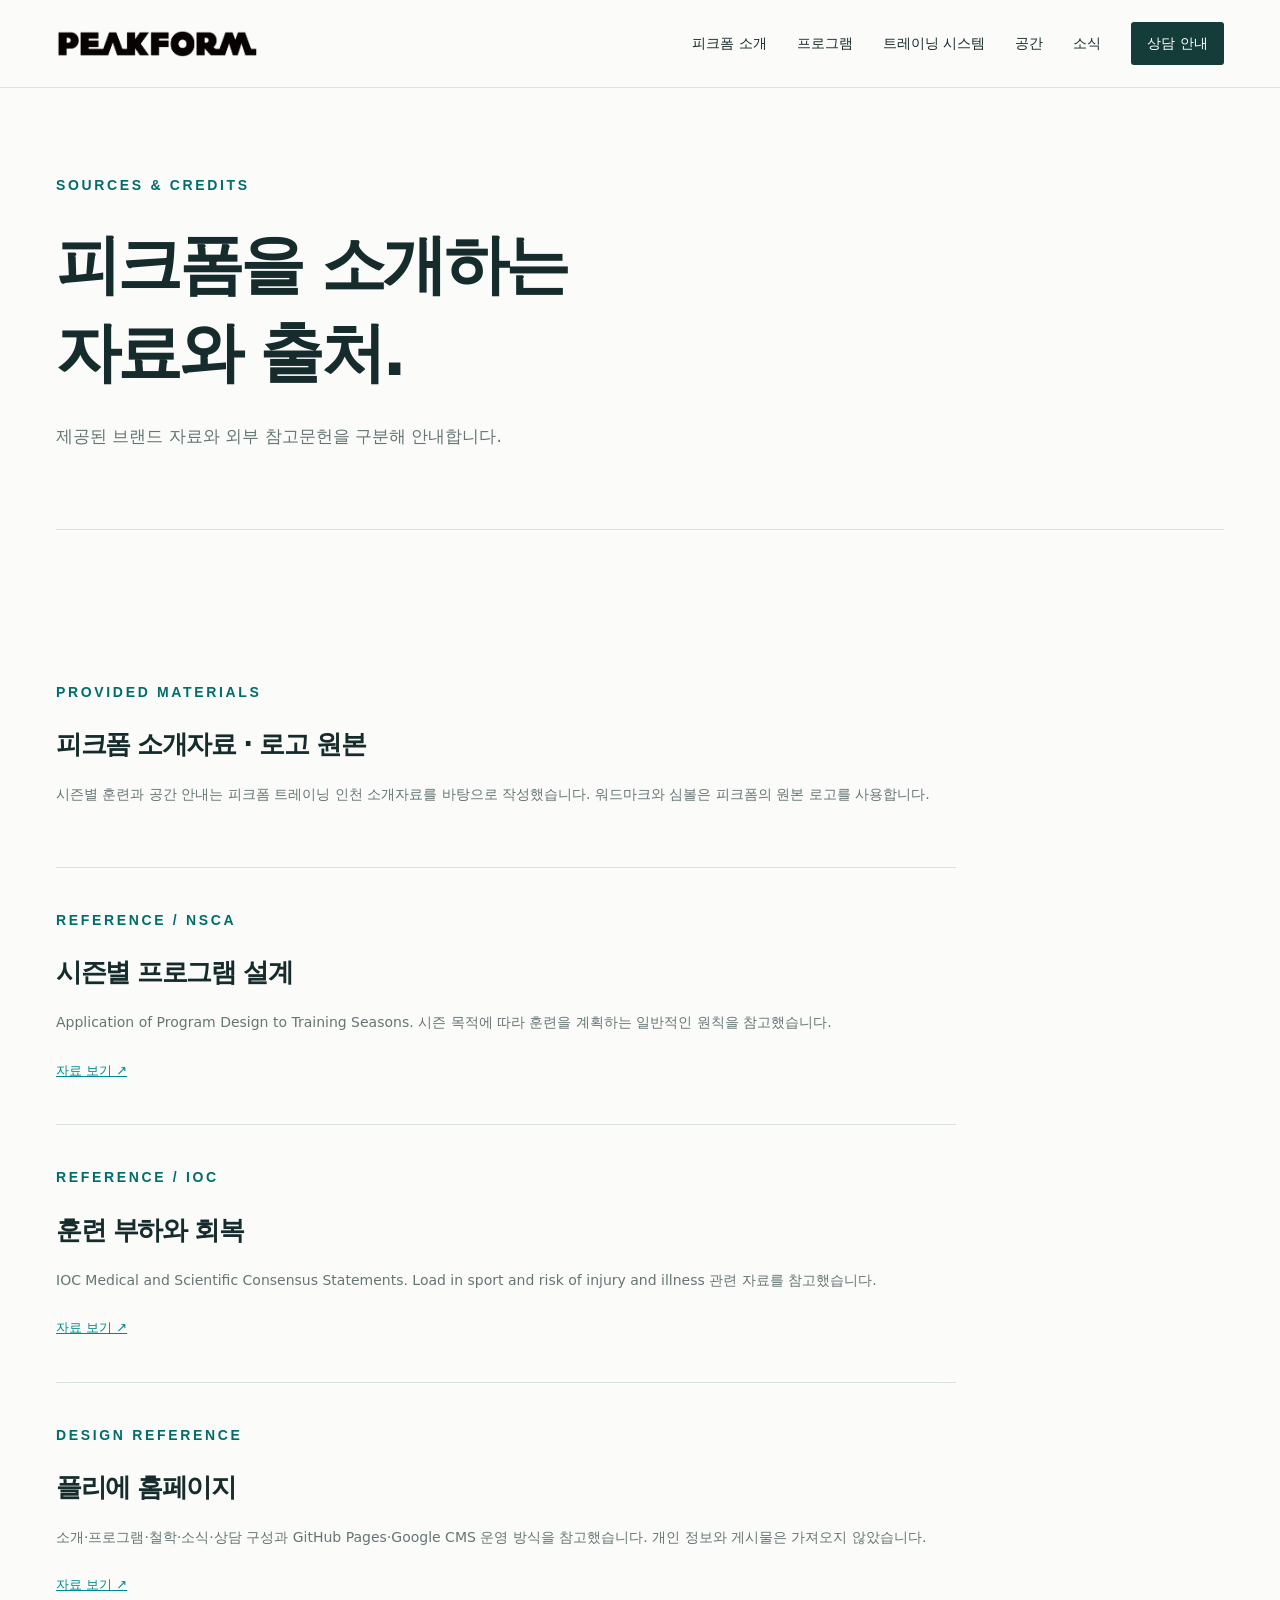
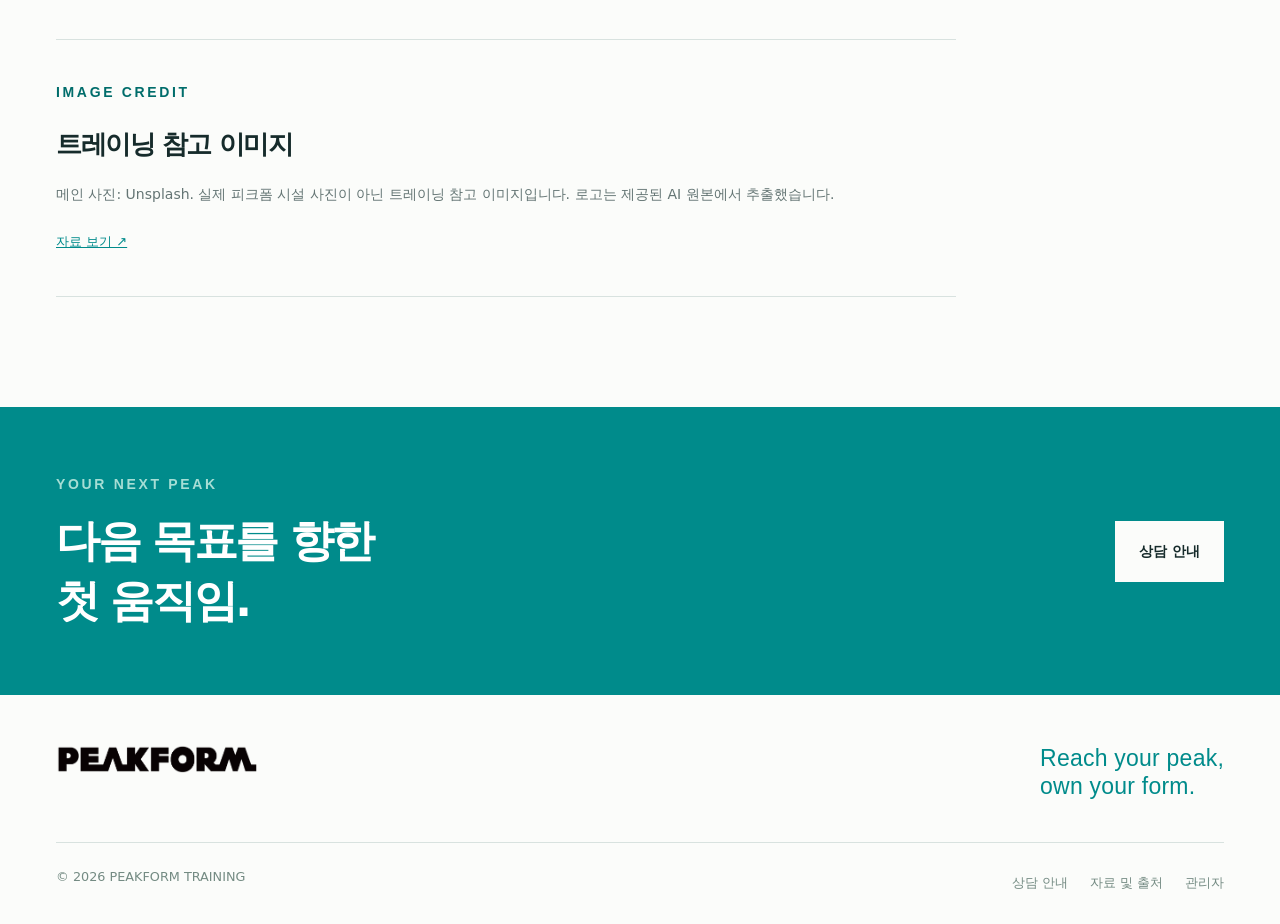
==== sources.html @ 517a5c7c "Add files via upload" ====
<!doctype html><html lang="ko"><head><meta charset="utf-8"><meta name="viewport" content="width=device-width,initial-scale=1"><title>자료 및 출처 | 피크폼 트레이닝</title><meta name="description" content="피크폼 제공 자료와 참고문헌."><meta name="theme-color" content="#008B8B"><meta property="og:title" content="자료 및 출처 | PEAKFORM"><meta property="og:description" content="피크폼 제공 자료와 참고문헌."><meta property="og:type" content="website"><link rel="icon" href="./assets/mark.png"><link rel="stylesheet" href="./styles.css"><script src="./content-config.js" defer></script><script src="./script.js" defer></script></head><body data-root="./"><a class="skip-link" href="#main">본문 바로가기</a><header class="site-header"><div class="shell nav-shell"><a class="logo" href="./index.html" aria-label="피크폼 홈"><img src="./assets/wordmark.png" alt="PEAKFORM" width="1820" height="250"></a><button class="menu-toggle" aria-expanded="false" aria-controls="main-nav" aria-label="메뉴 열기"><span></span><span></span></button><nav id="main-nav" aria-label="주 메뉴"><a href="./about.html">피크폼 소개</a><a href="./programs.html">프로그램</a><a href="./system.html">트레이닝 시스템</a><a href="./space.html">공간</a><a href="./news/">소식</a><a href="./contact.html">상담 안내</a></nav></div></header><main id="main"><section class="page-head shell"><p class="eyebrow">SOURCES & CREDITS</p><h1>피크폼을 소개하는<br>자료와 출처.</h1><p class="intro">제공된 브랜드 자료와 외부 참고문헌을 구분해 안내합니다.</p></section><section class="section shell source-list"><article><p class="eyebrow">PROVIDED MATERIALS</p><h2>피크폼 소개자료 · 로고 원본</h2><p>시즌별 훈련과 공간 안내는 피크폼 트레이닝 인천 소개자료를 바탕으로 작성했습니다. 워드마크와 심볼은 피크폼의 원본 로고를 사용합니다.</p></article><article><p class="eyebrow">REFERENCE / NSCA</p><h2>시즌별 프로그램 설계</h2><p>Application of Program Design to Training Seasons. 시즌 목적에 따라 훈련을 계획하는 일반적인 원칙을 참고했습니다.</p><a href="https://www.nsca.com/education/articles/kinetic-select/application-of-program-design-to-training-seasons/" target="_blank" rel="noopener">자료 보기 ↗</a></article><article><p class="eyebrow">REFERENCE / IOC</p><h2>훈련 부하와 회복</h2><p>IOC Medical and Scientific Consensus Statements. Load in sport and risk of injury and illness 관련 자료를 참고했습니다.</p><a href="https://www.olympics.com/ioc/documents/athletes/medical-and-scientific-consensus-statements" target="_blank" rel="noopener">자료 보기 ↗</a></article><article><p class="eyebrow">DESIGN REFERENCE</p><h2>플리에 홈페이지</h2><p>소개·프로그램·철학·소식·상담 구성과 GitHub Pages·Google CMS 운영 방식을 참고했습니다. 개인 정보와 게시물은 가져오지 않았습니다.</p><a href="https://www.plierg.com/" target="_blank" rel="noopener">자료 보기 ↗</a></article><article><p class="eyebrow">IMAGE CREDIT</p><h2>트레이닝 참고 이미지</h2><p>메인 사진: Unsplash. 실제 피크폼 시설 사진이 아닌 트레이닝 참고 이미지입니다. 로고는 제공된 AI 원본에서 추출했습니다.</p><a href="https://images.unsplash.com/photo-1534438327276-14e5300c3a48" target="_blank" rel="noopener">자료 보기 ↗</a></article></section></main><section class="bottom-cta"><div class="shell"><div><p class="eyebrow">YOUR NEXT PEAK</p><h2>다음 목표를 향한<br>첫 움직임.</h2></div><a class="button light" href="./contact.html">상담 안내</a></div></section><footer class="site-footer shell"><div class="footer-top"><a class="logo" href="./index.html"><img src="./assets/wordmark.png" alt="PEAKFORM" width="1820" height="250" loading="lazy"></a><p>Reach your peak,<br>own your form.</p></div><div class="footer-bottom"><span>© <span data-year>2026</span> PEAKFORM TRAINING</span><div><a href="./contact.html">상담 안내</a><a href="./sources.html">자료 및 출처</a><a href="./admin/">관리자</a></div></div></footer><dialog id="image-dialog"><button type="button" aria-label="이미지 닫기">닫기 ×</button><img alt=""></dialog></body></html>
---- styles.css ----
:root{--ink:#162b2b;--muted:#647574;--teal:#008b8b;--mint:#68c7c1;--pale:#eef4f2;--line:#d8e2df;--paper:#fbfcfa;--font:'Noto Sans KR',Arial,sans-serif;--display:'Barlow Condensed',Impact,sans-serif}*{box-sizing:border-box}html{scroll-behavior:smooth;scroll-padding-top:104px}body{margin:0;background:var(--paper);color:var(--ink);font-family:var(--font);font-size:15px;line-height:1.8;word-break:keep-all}button,input,textarea,select{font:inherit}button,a{-webkit-tap-highlight-color:transparent}a{color:inherit;text-decoration:none}button{cursor:pointer}img{max-width:100%;display:block}h1,h2,h3,p{margin:0}h1,h2,h3{line-height:1.35;letter-spacing:-.055em}h1{font-size:clamp(40px,5.4vw,78px);font-weight:800}h2{font-size:clamp(30px,3.1vw,44px);font-weight:750}h3{font-size:23px;font-weight:700}p{color:var(--muted)}:focus-visible{outline:3px solid var(--teal);outline-offset:5px}[hidden]{display:none!important}.shell{width:min(1280px,calc(100% - 112px));margin-inline:auto}.section{padding-block:110px}.eyebrow{font-family:var(--display);font-size:14px;font-weight:600;letter-spacing:.19em;color:var(--teal);margin-bottom:22px}.section-heading .intro{margin-top:24px;max-width:640px}.intro{font-size:17px;line-height:1.95}.section-title-row{display:flex;justify-content:space-between;gap:32px;align-items:flex-end;margin-bottom:42px}.section-title-row .text-link{flex-shrink:0}.side-note{font-size:14px;padding-bottom:5px}.button{display:inline-flex;justify-content:space-between;align-items:center;gap:36px;padding:17px 23px;background:var(--teal);color:white;font-size:14px;font-weight:600;border:1px solid transparent;transition:background .2s,transform .2s}.button:hover{background:#006b6b;transform:translateY(-2px)}.button span{font-size:22px;font-weight:400}.button.mint{background:var(--mint);color:#102c2b}.button.mint:hover{background:#86dbd5}.button.light{background:var(--paper);color:var(--ink)}.text-link{display:inline-flex;align-items:center;gap:32px;font-size:14px;font-weight:500;border-bottom:1px solid currentColor;padding:8px 0}.text-link span{font-size:24px}.text-link.dark{color:var(--ink)}.skip-link{position:fixed;left:10px;top:-100px;background:white;padding:12px;z-index:100}.skip-link:focus{top:10px}.site-header{height:88px;background:var(--paper);position:sticky;top:0;z-index:20;border-bottom:1px solid var(--line)}.nav-shell{height:100%;display:flex;align-items:center;justify-content:space-between;gap:40px}.logo{width:202px;display:block;flex-shrink:0}.logo img{width:100%;height:auto}.site-header nav{display:flex;align-items:center;gap:30px;font-size:13px;font-weight:500}.site-header nav>a{position:relative}.site-header nav>a[aria-current]{color:var(--teal)}.site-header nav>a[aria-current]:after{content:'';width:4px;height:4px;border-radius:50%;background:var(--teal);position:absolute;bottom:-11px;left:50%}.nav-contact{border-left:1px solid var(--line);padding-left:28px}.nav-contact span{margin-left:12px}.menu-toggle{display:none}.hero{min-height:690px;height:calc(100svh - 140px);max-height:900px;position:relative;color:#fff;background:#102626;isolation:isolate}.hero-image,.hero-shade{position:absolute;inset:0;width:100%;height:100%;object-fit:cover;z-index:-2}.hero-image{object-position:center 48%}.hero-shade{z-index:-1;background:linear-gradient(90deg,rgba(5,26,26,.93) 0%,rgba(7,27,27,.78) 43%,rgba(5,25,25,.24) 100%)}.hero-content{height:100%;padding-top:105px;position:relative}.hero .eyebrow{color:var(--mint);font-size:14px;display:flex;align-items:center;gap:12px}.live-dot{width:6px;height:6px;border-radius:50%;background:var(--mint)}.hero h1{font-size:clamp(45px,5.2vw,76px);line-height:1.28;max-width:900px;font-weight:800;white-space:pre-line;letter-spacing:-.065em}.hero-desc{color:#c2d0cd;max-width:500px;margin-top:28px;line-height:1.9;white-space:pre-line;font-size:16px}.hero-actions{display:flex;align-items:center;gap:32px;margin-top:40px}.hero .text-link{border-color:#d2dcd855}.hero-bottom{position:absolute;bottom:38px;left:0;right:0;display:flex;align-items:center;justify-content:space-between;gap:24px;font:12px var(--display);letter-spacing:.17em;color:#bfd0cb}.hero-bottom a{display:flex;align-items:center;gap:35px}.hero-bottom a span{font-size:25px}.image-credit{position:absolute;right:20px;bottom:12px;font-size:9px;color:#c5cfcc}.discipline-strip{background:var(--teal);color:#e4f7f3}.discipline-strip .shell{display:flex;justify-content:space-between;align-items:center;gap:28px;height:60px;font:600 21px var(--display);letter-spacing:.12em}.discipline-strip i{font-style:normal;color:#8cddd5;font-size:23px}.approach,.split{display:grid;grid-template-columns:1.05fr 1fr;gap:90px}.approach-copy{padding-top:38px}.approach-copy>p:first-child{font-size:22px;font-weight:500;color:var(--ink);letter-spacing:-.035em}.approach-copy>p+p{margin-top:24px;max-width:470px}.approach-copy .text-link{margin-top:25px}.program-section,.tinted{background:var(--pale)}.program-grid{display:grid;grid-template-columns:repeat(4,1fr);border-top:1px solid #a9c0b9;border-bottom:1px solid #a9c0b9}.program-card{padding:25px 25px 28px;border-right:1px solid #c9d8d2;transition:background .2s;min-width:0}.program-card:first-child{padding-left:0}.program-card:last-child{border:0}.program-card:hover{background:#dcebe5}.card-top{display:flex;justify-content:space-between;margin-bottom:54px;font:500 21px var(--display);color:var(--teal)}.card-top span:last-child{font:26px Arial}.program-card .eyebrow{font-size:11px;letter-spacing:.08em;margin-bottom:12px}.program-card h3{font-size:23px}.program-card>p:not(.eyebrow){font-size:13px;margin-top:12px}.card-tags{font-size:10px;letter-spacing:.03em;color:#55736d;margin-top:35px;padding-top:18px;border-top:1px solid #c3d5ce}.season-widget{border:1px solid var(--line)}.season-tabs{display:grid;grid-template-columns:repeat(4,1fr)}.season-tabs button{padding:23px 24px;border:0;border-right:1px solid var(--line);border-bottom:1px solid var(--line);background:transparent;text-align:left;color:#617a74;font-size:17px;font-weight:600}.season-tabs button:last-child{border-right:0}.season-tabs button>span{font:16px var(--display);margin-right:12px}.season-tabs button small{display:block;margin:6px 0 0 28px;font:12px var(--display);letter-spacing:.12em;font-weight:500}.season-tabs button[aria-selected=true]{background:var(--teal);color:white;border-color:var(--teal)}.season-panel{padding:45px 48px;display:grid;grid-template-columns:1fr 1fr;gap:60px;background:#f0f5f1}.season-panel .eyebrow{margin-bottom:10px}.season-panel h3{font-size:32px}.season-panel p:not(.eyebrow){margin-top:16px;font-size:14px}.pill{display:inline-block;color:var(--teal);font-size:11px;border:1px solid #bdd6ca;padding:5px 12px;margin-top:24px}.season-visual{display:flex;align-items:flex-end;justify-content:space-between;gap:10px;padding:20px 0 0;border-bottom:1px solid #b0c4bb;position:relative;min-height:170px;background:repeating-linear-gradient(0deg,transparent,transparent 40px,#ccdad24d 40px,#ccdad24d 41px)}.season-visual span{height:35%;flex:1;background:var(--teal);opacity:.75;transition:height .35s}.season-visual span:nth-child(2){height:45%}.season-visual span:nth-child(3){height:55%}.season-visual span:nth-child(4){height:50%}.season-visual span:nth-child(5){height:65%}.season-visual span:nth-child(6){height:72%}.season-visual span:nth-child(7){height:66%}.season-visual span:nth-child(8){height:80%}.season-visual span:nth-child(9){height:87%}.season-visual span:nth-child(10){height:75%}.season-visual span:nth-child(11){height:90%}.season-visual span:nth-child(12){height:98%;background:var(--mint)}.space-preview{display:grid;grid-template-columns:1fr 1fr;background:#e7efeb}.space-art{background:#183b36;min-height:540px;position:relative;display:flex;align-items:center;justify-content:center;overflow:hidden;background-image:linear-gradient(#31574b55 1px,transparent 1px),linear-gradient(90deg,#31574b55 1px,transparent 1px);background-size:32px 32px}.floor-drawing{width:68%;aspect-ratio:1.3;position:relative;transform:rotate(-18deg) skew(8deg);border:1px solid #94c5af;padding:20px;box-shadow:25px 25px 0 -1px #183b36,25px 25px 0 0 #6f9f87}.zone{position:absolute;border:1px solid #638f7c;display:grid;place-items:center;font:11px var(--display);letter-spacing:.08em;color:#b1dcc8}.zone.a{top:8%;left:7%;width:51%;height:49%;background:#508a7544}.zone.b{top:8%;right:7%;width:31%;height:49%}.zone.c{bottom:8%;left:7%;width:37%;height:31%}.zone.d{bottom:8%;right:7%;width:49%;height:31%;background:#68c7c122}.drawing-axis{position:absolute;bottom:-38px;left:0;color:#a2c5b6;font:10px var(--display);letter-spacing:.13em}.art-caption{position:absolute;left:25px;bottom:20px;color:#b3cfc0;font-size:10px}.space-copy{padding:66px clamp(36px,5vw,85px)}.space-copy .section-heading{margin-bottom:34px}.floor-row{display:flex;gap:28px;border-top:1px solid #c1d2c8;padding:20px 0}.floor-row strong{font:600 40px var(--display);color:var(--teal)}.floor-row h3{font-size:18px;letter-spacing:-.035em}.floor-row p{font-size:12px;margin-top:6px}.space-copy .text-link{margin-top:16px}.bottom-cta{padding:65px 0;background:var(--teal);color:white}.bottom-cta .shell{display:flex;justify-content:space-between;align-items:center;gap:32px}.bottom-cta .eyebrow{color:#a6ded5;margin-bottom:14px}.bottom-cta h2{font-size:44px}.site-footer{padding-block:50px 25px}.footer-top{display:flex;justify-content:space-between;align-items:flex-start;padding-bottom:42px}.footer-top p{font:500 23px var(--display);line-height:1.2;color:var(--teal);letter-spacing:.01em}.footer-bottom{display:flex;justify-content:space-between;gap:20px;font-size:10px;color:#748b83;border-top:1px solid var(--line);padding-top:22px}.footer-bottom>div{display:flex;gap:22px}.page-head{padding-top:85px;padding-bottom:75px;border-bottom:1px solid var(--line)}.page-head h1{font-size:clamp(42px,5.1vw,72px)}.page-head h1 em{font-family:var(--display);font-style:normal;color:var(--teal);letter-spacing:-.02em}.page-head .intro{margin-top:24px;max-width:700px}.prose p+p{margin-top:25px}.prose p{font-size:17px;line-height:2}.value-grid{display:grid;grid-template-columns:repeat(3,1fr);gap:50px}.big-number{display:block;font:500 64px var(--display);color:#86b8aa;margin-bottom:24px;line-height:1}.value-grid h3{font-size:24px;margin-bottom:20px}.value-grid p{font-size:14px}.process{display:grid;grid-template-columns:repeat(4,1fr);list-style:none;padding:0;margin:50px 0 0;gap:32px}.process li{border-top:1px solid #99b8ac;padding-top:24px}.process li>span{font:20px var(--display);color:var(--teal)}.process h3{font-size:21px;margin:24px 0 13px}.process p{font-size:13px}.program-quick{display:flex;flex-wrap:wrap;gap:15px;padding-top:30px}.program-quick a{padding:8px 16px;border:1px solid var(--line);font-size:12px}.program-detail{display:grid;grid-template-columns:1fr 1fr;gap:90px;border-bottom:1px solid var(--line)}.program-detail:last-child{border-bottom:0}.program-detail .eyebrow{margin-bottom:13px}.program-detail h2{font-size:37px}.program-detail .intro{margin-top:12px}.detail-tags{margin:30px 0;color:var(--teal);font-size:12px;letter-spacing:.06em}.price-table-wrap{overflow:auto;margin-top:40px}.price-table{width:100%;border-collapse:collapse;text-align:right}.price-table th:first-child{text-align:left}.price-table thead{border-top:1px solid #608c7c;border-bottom:1px solid #bacfc5}.price-table th,.price-table td{padding:21px 24px}.price-table td{font-size:20px;font-variant-numeric:tabular-nums}.price-table thead th{font-size:12px;font-weight:500;color:var(--teal)}.price-table tbody tr{border-bottom:1px solid #c9d8d0}.price-table tbody th{font-size:19px}.monthly{padding:32px 36px;display:flex;justify-content:space-between;align-items:center;gap:30px;margin-top:30px;background:#173d35;color:white}.monthly .eyebrow{color:var(--mint);margin-bottom:9px;font-size:12px}.monthly p:not(.eyebrow){font-size:12px;color:#c2d8ce;margin-top:8px}.monthly>strong{font-size:33px;font-weight:500;font-variant-numeric:tabular-nums}.monthly small{font-size:12px;padding-left:8px}.fine-print{font-size:11px;line-height:1.9;margin-top:20px;color:#6d847a}.two-col{display:grid;grid-template-columns:1fr 1fr;gap:50px}.two-col .line-card{padding:40px;border:1px solid #b5cec0;margin-top:35px}.line-card h3{font-size:24px}.line-card ul{padding-left:20px;color:var(--muted);line-height:2.2;margin-top:25px;font-size:14px}.research-block{border-top:1px solid var(--line)}.research-block .two-col{margin-top:42px}.research-block article>p:not(.eyebrow){margin:20px 0;font-size:14px}.research-block article a{font-size:12px;color:var(--teal);text-decoration:underline}.space-plan{display:grid;grid-template-columns:1fr 1fr;gap:35px}.plan-floor{padding:40px;background:#193f36;color:white}.floor-label{font:600 60px var(--display);color:#8dc6af}.plan-floor h2{font-size:27px;margin:12px 0 30px}.plan-grid{display:grid;grid-template-columns:1fr 1fr;gap:12px}.plan-grid>div{padding:35px 18px;background:#34604c;border:1px solid #6c967f;font:13px var(--display);letter-spacing:.05em}.plan-grid strong{font:14px var(--font);display:block;margin-top:10px}.plan-grid .wide{grid-column:span 2}.plan-floor.recovery{background:#e0ebe3;color:#244337}.recovery .plan-grid>div{background:#c3d6c8;border-color:#95b59f}.recovery .floor-label{color:#52846b}.zone-list{margin-top:45px}.zone-list>div{display:grid;grid-template-columns:65px 1fr 1.6fr;gap:25px;padding:24px 0;border-top:1px solid #c5d7cc;align-items:center}.zone-list span{font:22px var(--display);color:var(--teal)}.zone-list h3{font-size:21px}.zone-list p{font-size:14px}.contact-list{padding:0;list-style:none;margin-top:35px}.contact-list li{display:flex;gap:25px;padding:22px 0;border-top:1px solid var(--line)}.contact-list li>span{font:22px var(--display);color:var(--teal)}.contact-list h3{font-size:20px}.contact-list p{font-size:13px;margin-top:10px}.contact-panel{background:var(--pale);border-top:3px solid var(--teal);padding:40px;height:fit-content}.contact-panel h2{font-size:28px;margin-bottom:35px}.contact-panel a{display:flex;justify-content:space-between;border-bottom:1px solid #bccfc3;padding:16px 0;font-size:16px}.contact-detail{padding:18px 0;border-bottom:1px solid #cbd9d0;font-size:14px;white-space:pre-line}.contact-detail strong{display:block;margin-bottom:7px;color:var(--ink);font-size:12px}.faq-section{border-top:1px solid var(--line)}.faqs{margin-top:40px}.faqs details{border-top:1px solid var(--line)}.faqs details:last-child{border-bottom:1px solid var(--line)}.faqs summary{cursor:pointer;list-style:none;padding:25px 0;display:flex;justify-content:space-between;gap:20px;font-size:17px}.faqs summary::-webkit-details-marker{display:none}.faqs summary>span{color:var(--teal);font-size:24px}.faqs details[open] summary>span{transform:rotate(45deg)}.faqs details p{padding:0 45px 30px 0;max-width:900px;font-size:14px}.source-list article{padding:40px 0;border-bottom:1px solid var(--line);max-width:900px}.source-list h2{font-size:26px}.source-list article p:not(.eyebrow){margin:20px 0;font-size:14px}.source-list a{font-size:13px;color:var(--teal);text-decoration:underline}.journal-toolbar{display:flex;justify-content:space-between;gap:25px;margin-bottom:42px;align-items:center;flex-wrap:wrap}.filter-tabs{display:flex;gap:8px;flex-wrap:wrap}.filter-tabs button{background:none;border:1px solid var(--line);padding:8px 18px;font-size:13px;color:var(--muted)}.filter-tabs button.active{background:var(--teal);border-color:var(--teal);color:white}.search-field{position:relative}.search-field input{padding:10px 35px 10px 12px;background:none;border:0;border-bottom:1px solid #8ba89b;width:230px;font-size:13px;border-radius:0}.search-field>span:last-child{position:absolute;right:12px;top:5px;font-size:24px;color:var(--teal)}.journal-grid{display:grid;grid-template-columns:repeat(3,1fr);gap:32px}.journal-empty{grid-column:1/-1;padding:65px 30px;border-top:1px solid var(--line);border-bottom:1px solid var(--line);text-align:center;background:#f4f7f1}.journal-empty h2,.journal-empty h3{font-size:25px;margin-bottom:15px}.journal-empty p:not(.eyebrow){font-size:13px}.journal-card{display:block}.journal-cover{aspect-ratio:1.4;overflow:hidden;background:#dce9df;display:flex;align-items:center;justify-content:center;font:42px var(--display);color:#4b8b70}.journal-cover img{width:100%;height:100%;object-fit:cover;transition:transform .3s}.journal-card:hover img{transform:scale(1.04)}.journal-meta{display:flex;justify-content:space-between;color:var(--teal);font-size:11px;margin:18px 0 12px}.journal-card h3{font-size:23px}.journal-card>p{font-size:13px;margin-top:12px}.coach-section{border-top:1px solid var(--line)}.coach-section .coach-name{font-size:37px;margin-bottom:24px}.coach-section .coach-bio{white-space:pre-line}.coach-section ul{padding-left:20px;color:var(--muted)}.article-shell{max-width:850px;margin:auto;padding:70px 30px 100px}.article-back{color:var(--teal);font-size:13px}.article-header{margin:40px 0;padding-bottom:35px;border-bottom:1px solid var(--line)}.article-header h1{font-size:43px;margin-bottom:24px}.article-body p{white-space:pre-line;margin:25px 0}.article-body h2{font-size:29px;margin:40px 0 20px}.article-body figure{margin:25px 0}.article-body figcaption{font-size:12px;margin-top:8px;color:var(--muted)}.article-body img,.article-body video{max-width:100%}.article-end{display:flex;justify-content:space-between;margin-top:50px;border-top:1px solid var(--line);padding-top:25px;font-size:13px;color:var(--teal)}.article-gallery{display:grid;grid-template-columns:repeat(2,1fr);gap:15px}.article-gallery button{border:0;padding:0;width:100%;background:none}.article-gallery figure{margin:0}.youtube{width:100%;aspect-ratio:16/9;border:0}#image-dialog{border:0;background:#102d29;width:min(1100px,94vw);max-height:94svh;padding:15px;color:white}#image-dialog::backdrop{background:#061c1ae0}#image-dialog button{display:block;margin-left:auto;border:0;background:none;color:white;padding:12px}#image-dialog img{max-height:80svh;margin:auto;object-fit:contain}.sr-only{position:absolute;width:1px;height:1px;padding:0;margin:-1px;overflow:hidden;clip:rect(0,0,0,0);white-space:nowrap;border:0}
@media(min-width:1600px){.hero-content{padding-top:130px}}@media(max-width:1150px){.shell{width:calc(100% - 64px)}.site-header nav{gap:18px;font-size:12px}.logo{width:175px}.nav-contact{padding-left:16px}.hero-content{padding-top:90px}.program-card{padding-inline:18px}.program-card h3{font-size:20px}.space-copy{padding:48px 32px}.approach,.split,.program-detail{gap:55px}.season-tabs button{padding:20px 15px}.space-art{min-height:500px}}
@media(max-width:850px){.site-header{height:75px}.menu-toggle{display:grid;gap:6px;border:0;background:none;padding:12px}.menu-toggle span{display:block;width:24px;height:1px;background:var(--ink)}.site-header nav{display:none;position:absolute;left:0;right:0;top:75px;background:var(--paper);padding:20px 32px 30px;flex-direction:column;align-items:stretch;gap:0;border-bottom:1px solid var(--line)}.site-header nav.open{display:flex}.site-header nav a{padding:13px 0;font-size:15px}.site-header nav>a[aria-current]:after{display:none}.nav-contact{border:0;border-top:1px solid var(--line);margin-top:10px}.hero{min-height:630px;height:calc(100svh - 125px)}.hero-content{padding-top:90px}.hero h1{font-size:55px}.hero-image{object-position:63% center}.hero-shade{background:linear-gradient(90deg,#071e1ee8,#071e1e77)}.discipline-strip .shell{font-size:16px;gap:15px}.discipline-strip i{font-size:18px}.section{padding-block:75px}.approach,.split,.program-detail{grid-template-columns:1fr;gap:35px}.approach-copy{padding-top:0}.approach-copy>p:first-child{font-size:20px}.program-grid{grid-template-columns:repeat(2,1fr)}.program-card{padding:24px!important}.program-card:nth-child(2){border-right:0}.program-card:nth-child(-n+2){border-bottom:1px solid #c9d8d2}.card-top{margin-bottom:35px}.space-preview{grid-template-columns:1fr}.space-art{min-height:400px}.floor-drawing{width:48%}.space-copy{padding:55px 40px}.space-plan{gap:20px}.plan-floor{padding:25px}.value-grid{gap:25px}.value-grid h3{font-size:21px}.two-col{gap:25px}.two-col .line-card{padding:25px}.process{grid-template-columns:1fr 1fr;gap:30px}.side-note{display:none}.season-panel{gap:35px;padding:35px}.season-panel h3{font-size:27px}.season-visual{min-height:140px}.journal-grid{gap:20px}.journal-card h3{font-size:20px}.footer-bottom>span:last-child{display:none}.page-head{padding-top:60px;padding-bottom:60px}}
@media(max-width:560px){.shell{width:calc(100% - 40px)}.logo{width:165px}.hero{min-height:620px;height:calc(100svh - 110px);max-height:800px}.hero-content{padding-top:75px}.hero .eyebrow{font-size:12px;letter-spacing:.13em;margin-bottom:28px}.hero h1{font-size:43px;line-height:1.35;letter-spacing:-.07em}.hero-desc{font-size:13px;max-width:310px;line-height:1.95;margin-top:26px}.hero-actions{gap:18px;margin-top:32px;align-items:flex-start;flex-direction:column}.hero .text-link{font-size:12px;gap:30px;padding:2px 0}.hero .button{padding:13px 18px;font-size:13px;gap:35px}.hero-bottom{bottom:38px;font-size:10px;letter-spacing:.08em}.hero-bottom a{font-size:0;gap:0}.hero-bottom a span{font-size:23px}.image-credit{font-size:8px;right:12px;bottom:7px}.discipline-strip .shell{height:48px;font-size:13px;letter-spacing:.08em;gap:12px}.discipline-strip .shell>span:last-child,.discipline-strip .shell>i:last-of-type{display:none}.section{padding-block:60px}h2{font-size:29px}.eyebrow{font-size:12px;margin-bottom:17px}.section-title-row{align-items:flex-start;flex-direction:column;gap:18px;margin-bottom:30px}.section-title-row .text-link{font-size:12px;padding:2px 0}.program-card{padding:22px 15px!important}.program-card h3{font-size:20px}.program-card .eyebrow{font-size:9px;min-height:24px}.program-card>p:not(.eyebrow){font-size:11px}.card-tags{font-size:9px;margin-top:25px;line-height:1.8}.card-top{margin-bottom:30px}.season-tabs button{font-size:13px;padding:15px 8px}.season-tabs button>span{display:block;margin:0 0 5px;font-size:13px}.season-tabs button small{font-size:9px;margin:6px 0 0;letter-spacing:.03em}.season-panel{grid-template-columns:1fr;padding:28px 22px;gap:25px}.season-panel p:not(.eyebrow){font-size:12px}.season-visual{height:120px;min-height:120px;gap:9px}.season-panel h3{font-size:26px}.space-art{min-height:320px}.floor-drawing{width:65%}.space-copy{padding:45px 24px}.bottom-cta{padding:50px 0}.bottom-cta .shell{align-items:flex-start;flex-direction:column}.bottom-cta h2{font-size:35px}.bottom-cta .button{font-size:12px}.footer-top{padding-bottom:30px}.footer-top .logo{width:150px}.footer-top p{font-size:19px}.footer-bottom{flex-direction:column;font-size:9px;gap:12px}.page-head h1{font-size:40px}.page-head .intro{font-size:14px}.value-grid,.space-plan,.two-col{grid-template-columns:1fr;gap:35px}.value-grid article{border-top:1px solid #c0d3c9;padding-top:25px}.big-number{font-size:48px}.value-grid h3{font-size:24px}.process h3{font-size:18px}.process p{font-size:12px}.program-detail .intro{font-size:15px}.program-detail h2{font-size:31px}.prose p{font-size:15px}.program-quick{gap:8px}.program-quick a{padding:6px 9px;font-size:10px}.price-table th,.price-table td{padding:17px 10px}.price-table td{font-size:16px}.price-table tbody th{font-size:16px}.price-table thead th{font-size:10px}.monthly{padding:25px;align-items:flex-start;flex-direction:column;gap:22px}.monthly>strong{font-size:30px}.line-card h3{font-size:22px}.zone-list>div{grid-template-columns:30px 1fr;gap:12px}.zone-list p{grid-column:2;font-size:13px}.contact-panel{padding:30px 25px}.faqs summary{font-size:15px}.source-list h2{font-size:23px}.journal-grid{grid-template-columns:1fr}.journal-empty{padding:45px 20px}.journal-empty h2,.journal-empty h3{font-size:21px}.search-field,.search-field input{width:100%}.article-header h1{font-size:31px}.article-gallery{gap:9px}.article-shell{padding-inline:20px}.article-end{gap:20px;font-size:12px}}
@media(prefers-reduced-motion:reduce){html{scroll-behavior:auto}*,*:before,*:after{transition:none!important;animation:none!important}}

:root {
  --font: "Malgun Gothic", "Apple SD Gothic Neo", "Noto Sans KR", system-ui, sans-serif;
  --display: "Bahnschrift SemiCondensed", "Arial Narrow", "Malgun Gothic", sans-serif;
}
body { font-size: 1rem; overflow-wrap: anywhere; }
.eyebrow, .text-link.dark, .fee-link { color: #006d6b; }
.site-header nav { font-size: .9rem; }
.site-header nav a:last-child {
  border-radius: 3px;
  background: #143c38;
  color: white;
  padding: .55rem 1rem;
}
.site-header nav a:last-child:hover { background: #006d6b; }
.hero {
  display: grid;
  min-height: clamp(32rem, 75svh, 52rem);
  height: auto;
  max-height: none;
}
.hero-content {
  display: flex;
  flex-direction: column;
  justify-content: center;
  align-items: flex-start;
  height: auto;
  padding-block: clamp(4rem, 8vw, 7.5rem);
}
.hero-bottom { position: static; margin-top: clamp(2rem, 5vw, 5rem); }
.hero-desc { max-width: 33rem; font-size: 1rem; }
.image-credit { font-size: .75rem; color: #edf4f1; text-shadow: 0 1px 5px #102626; }
.discipline-strip .shell { font-size: clamp(.8rem, 1.65vw, 1.25rem); }
.discipline-strip img { flex: none; width: 1.65rem; height: auto; filter: invert(1); }
.program-card { display: flex; flex-direction: column; padding-block: 2.2rem; }
.program-card .eyebrow { font-size: .8rem; letter-spacing: .07em; margin-bottom: 1.25rem; }
.program-card > p:not(.eyebrow), .season-panel p:not(.eyebrow),
.floor-row p, .process p, .contact-list p, .journal-empty p:not(.eyebrow) { font-size: .95rem; }
.card-tags { font-size: .8rem; margin-top: auto; padding-top: 1rem; }
.program-card > p:not(.eyebrow) { margin-bottom: 1.5rem; }
.card-tags, .art-caption, .fine-print, .footer-bottom { font-size: .8rem; }
.program-quick a, .price-table thead th { font-size: .875rem; }
.program-quick a:hover, .program-quick a:focus-visible { border-color: var(--teal); }
.program-quick a[href="#fees"] { background: #123f39; color: white; }
.button, .season-tabs button[aria-selected=true], .filter-tabs button.active { background-color: #006f6d; }
.fee-link { text-decoration: underline; white-space: nowrap; }
.contact-panel a { gap: 1rem; }
.footer-bottom a { display: inline-block; padding-block: .35rem; }
.text-link:hover, .site-footer a:hover, .site-header nav a:not(:last-child):hover { text-decoration: underline; text-underline-offset: .3em; }
@media (max-width: 850px) {
  .nav-shell { gap: clamp(.5rem, 3vw, 1.25rem); }
  .menu-toggle {
    flex: none;
    width: 44px;
    height: 44px;
    padding: 0;
    grid-template-rows: repeat(2, 1px);
    align-content: center;
    justify-items: center;
  }
  .site-header nav a:last-child { align-self: flex-start; margin-top: .5rem; }
  .site-header nav.open { max-height: calc(100dvh - 75px); overflow-y: auto; }
}
@media (max-width: 560px) {
  .hero { min-height: 31rem; }
  .hero-content { padding-block: 3.4rem; }
  .hero h1 { font-size: clamp(2.15rem, 8vw, 2.7rem); }
  .hero .text-link, .hero .button, .section-title-row .text-link { font-size: .9rem; }
  .hero-actions { flex-direction: row; flex-wrap: wrap; align-items: center; }
  .hero-actions a, .program-quick a, .section-title-row .text-link {
    display: inline-flex;
    align-items: center;
    min-height: 44px;
  }
  .hero-bottom { font-size: .75rem; }
  .discipline-strip .shell { gap: .4rem; letter-spacing: .025em; }
  .discipline-strip img { width: 1rem; }
  .discipline-strip img:last-of-type { display: none; }
  .program-card .eyebrow { min-height: 0; }
  .season-tabs button { padding-inline: .25rem; font-size: .9rem; }
  .season-tabs button small { display: none; }
  .monthly small { font-size: .875rem; }
  .price-table td { white-space: nowrap; }
  .price-table th, .price-table td { padding-inline: .35rem; }
  .filter-tabs button, .search-field input { font-size: .9rem; min-height: 44px; }
}
@media (max-width: 460px) {
  .program-grid { grid-template-columns: 1fr; }
  .program-grid .program-card { padding: 1.35rem .3rem !important; border: 0; border-bottom: 1px solid var(--line); }
  .program-card:last-child { border-bottom: 0; }
  .program-card .eyebrow { margin-bottom: .55rem; }
  .program-card > p:not(.eyebrow) { margin: .4rem 0 .65rem; }
  .card-tags { border: 0; padding: 0; }
}
@media (max-width: 350px) {
  .hero h1 { font-size: clamp(1.55rem, 8.3vw, 1.9rem); }
  .hero-content { padding-block: 2.5rem; }
  .hero-actions { gap: .6rem; margin-top: 1.5rem; }
  .hero-actions .button { padding-inline: .75rem; }
}
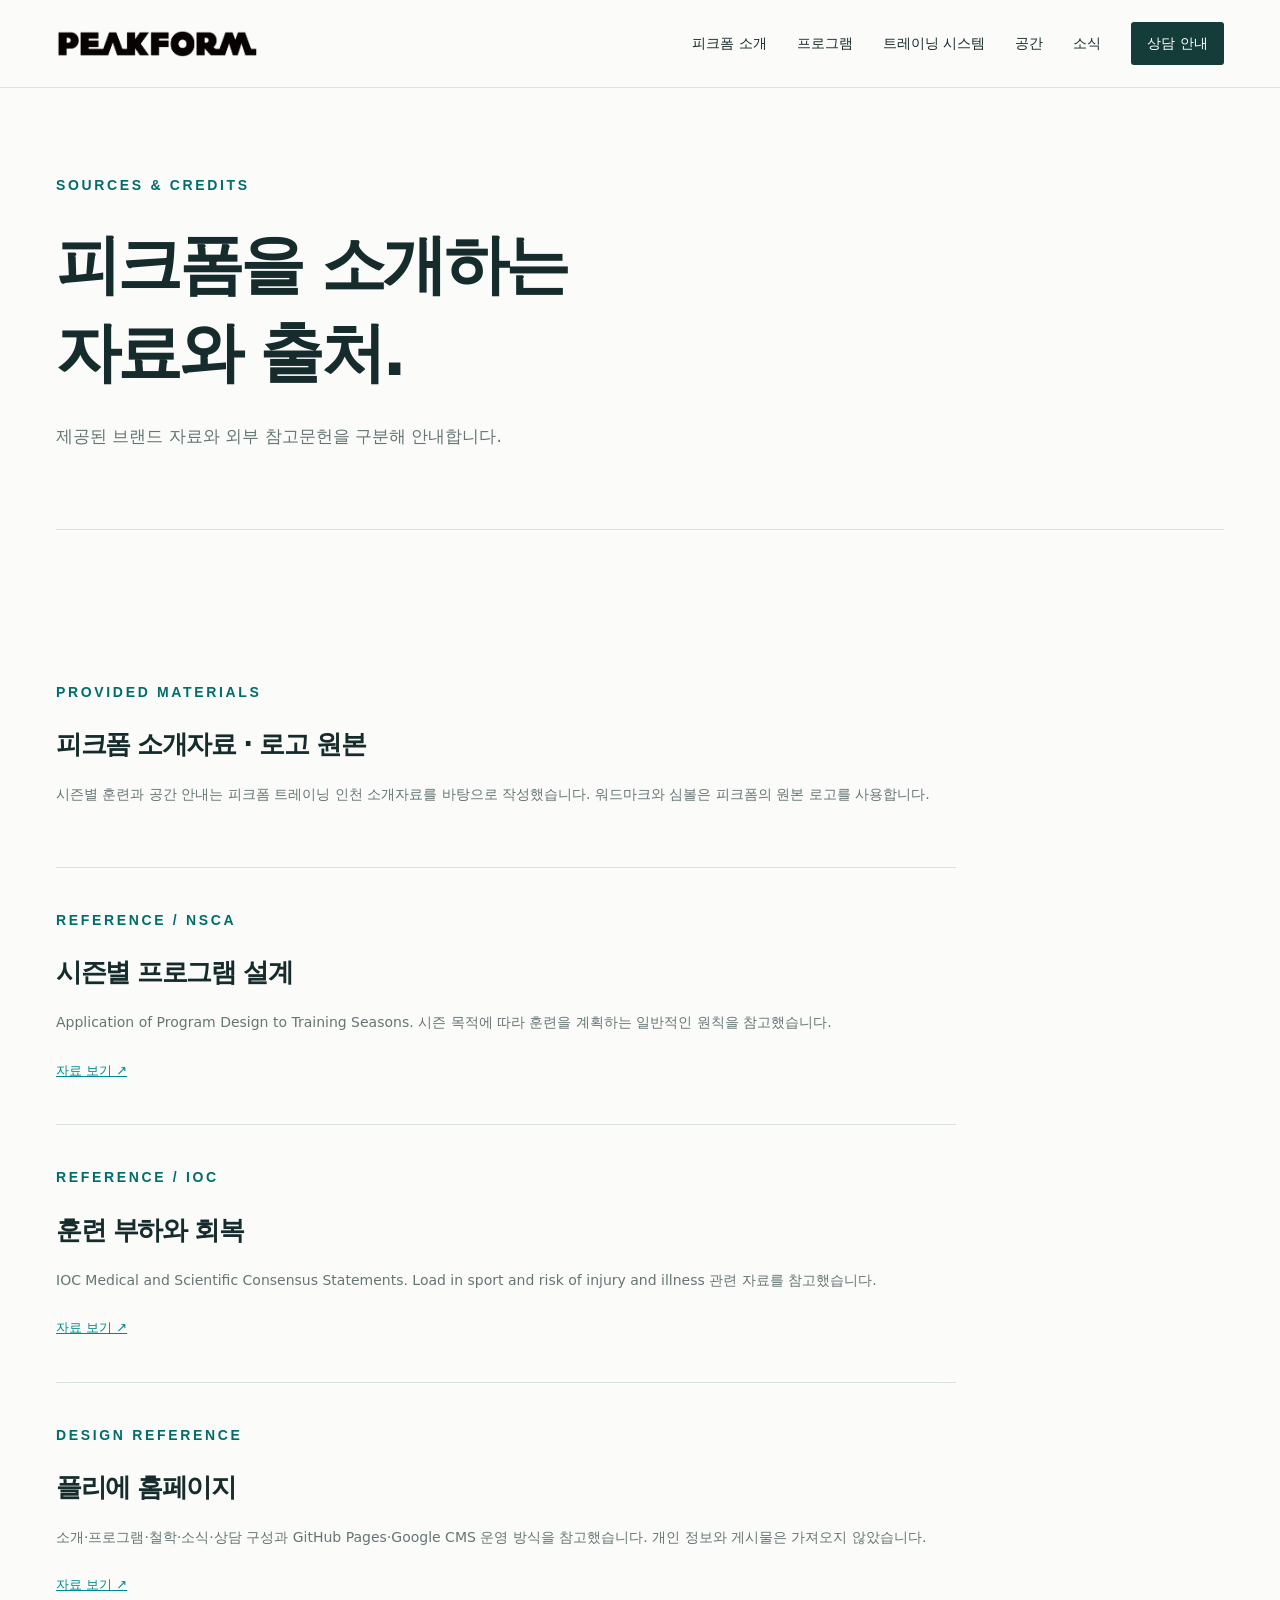
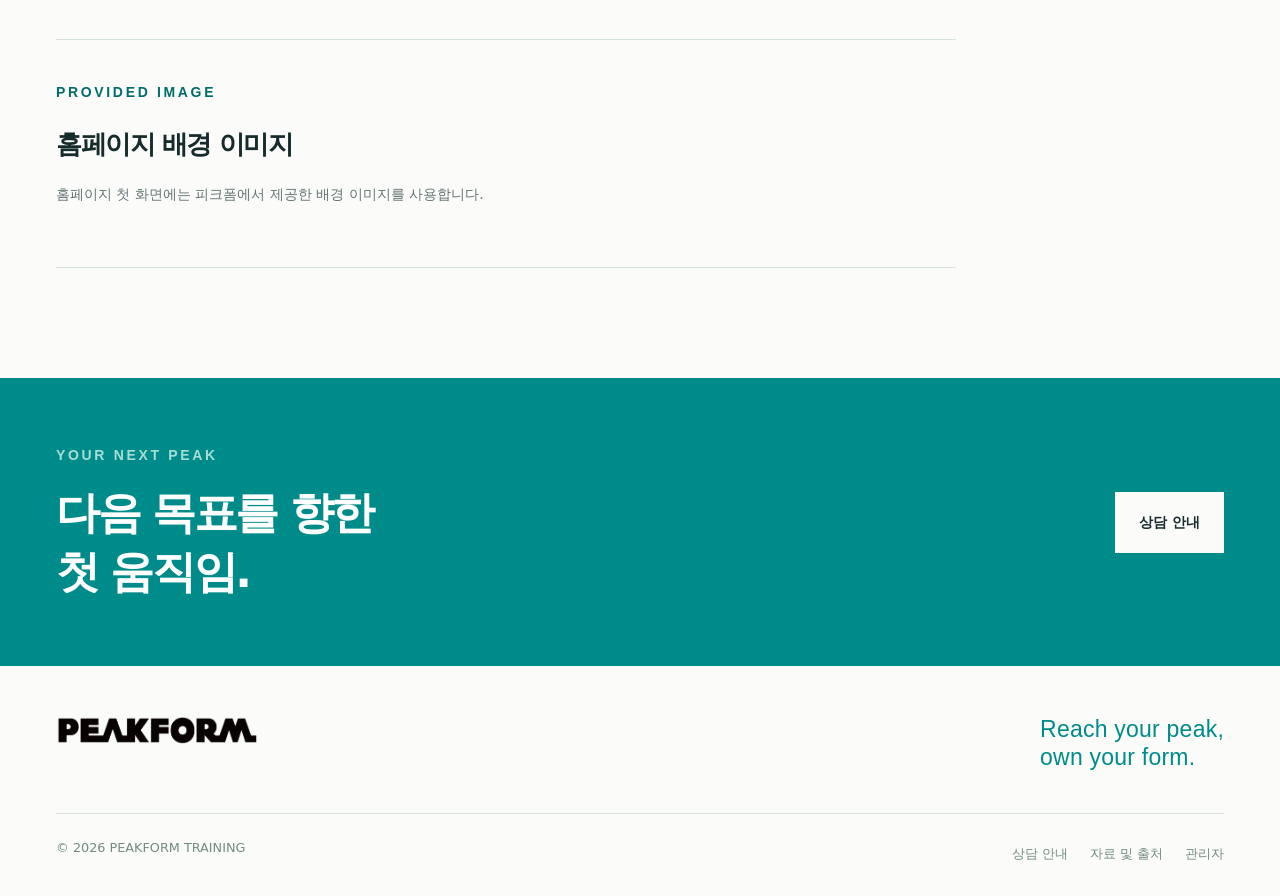
==== commit 4399eaed: "Use supplied Peakform homepage background" ====
--- a/sources.html
+++ b/sources.html
@@ -1 +1 @@
-<!doctype html><html lang="ko"><head><meta charset="utf-8"><meta name="viewport" content="width=device-width,initial-scale=1"><title>자료 및 출처 | 피크폼 트레이닝</title><meta name="description" content="피크폼 제공 자료와 참고문헌."><meta name="theme-color" content="#008B8B"><meta property="og:title" content="자료 및 출처 | PEAKFORM"><meta property="og:description" content="피크폼 제공 자료와 참고문헌."><meta property="og:type" content="website"><link rel="icon" href="./assets/mark.png"><link rel="stylesheet" href="./styles.css"><script src="./content-config.js" defer></script><script src="./script.js" defer></script></head><body data-root="./"><a class="skip-link" href="#main">본문 바로가기</a><header class="site-header"><div class="shell nav-shell"><a class="logo" href="./index.html" aria-label="피크폼 홈"><img src="./assets/wordmark.png" alt="PEAKFORM" width="1820" height="250"></a><button class="menu-toggle" aria-expanded="false" aria-controls="main-nav" aria-label="메뉴 열기"><span></span><span></span></button><nav id="main-nav" aria-label="주 메뉴"><a href="./about.html">피크폼 소개</a><a href="./programs.html">프로그램</a><a href="./system.html">트레이닝 시스템</a><a href="./space.html">공간</a><a href="./news/">소식</a><a href="./contact.html">상담 안내</a></nav></div></header><main id="main"><section class="page-head shell"><p class="eyebrow">SOURCES & CREDITS</p><h1>피크폼을 소개하는<br>자료와 출처.</h1><p class="intro">제공된 브랜드 자료와 외부 참고문헌을 구분해 안내합니다.</p></section><section class="section shell source-list"><article><p class="eyebrow">PROVIDED MATERIALS</p><h2>피크폼 소개자료 · 로고 원본</h2><p>시즌별 훈련과 공간 안내는 피크폼 트레이닝 인천 소개자료를 바탕으로 작성했습니다. 워드마크와 심볼은 피크폼의 원본 로고를 사용합니다.</p></article><article><p class="eyebrow">REFERENCE / NSCA</p><h2>시즌별 프로그램 설계</h2><p>Application of Program Design to Training Seasons. 시즌 목적에 따라 훈련을 계획하는 일반적인 원칙을 참고했습니다.</p><a href="https://www.nsca.com/education/articles/kinetic-select/application-of-program-design-to-training-seasons/" target="_blank" rel="noopener">자료 보기 ↗</a></article><article><p class="eyebrow">REFERENCE / IOC</p><h2>훈련 부하와 회복</h2><p>IOC Medical and Scientific Consensus Statements. Load in sport and risk of injury and illness 관련 자료를 참고했습니다.</p><a href="https://www.olympics.com/ioc/documents/athletes/medical-and-scientific-consensus-statements" target="_blank" rel="noopener">자료 보기 ↗</a></article><article><p class="eyebrow">DESIGN REFERENCE</p><h2>플리에 홈페이지</h2><p>소개·프로그램·철학·소식·상담 구성과 GitHub Pages·Google CMS 운영 방식을 참고했습니다. 개인 정보와 게시물은 가져오지 않았습니다.</p><a href="https://www.plierg.com/" target="_blank" rel="noopener">자료 보기 ↗</a></article><article><p class="eyebrow">IMAGE CREDIT</p><h2>트레이닝 참고 이미지</h2><p>메인 사진: Unsplash. 실제 피크폼 시설 사진이 아닌 트레이닝 참고 이미지입니다. 로고는 제공된 AI 원본에서 추출했습니다.</p><a href="https://images.unsplash.com/photo-1534438327276-14e5300c3a48" target="_blank" rel="noopener">자료 보기 ↗</a></article></section></main><section class="bottom-cta"><div class="shell"><div><p class="eyebrow">YOUR NEXT PEAK</p><h2>다음 목표를 향한<br>첫 움직임.</h2></div><a class="button light" href="./contact.html">상담 안내</a></div></section><footer class="site-footer shell"><div class="footer-top"><a class="logo" href="./index.html"><img src="./assets/wordmark.png" alt="PEAKFORM" width="1820" height="250" loading="lazy"></a><p>Reach your peak,<br>own your form.</p></div><div class="footer-bottom"><span>© <span data-year>2026</span> PEAKFORM TRAINING</span><div><a href="./contact.html">상담 안내</a><a href="./sources.html">자료 및 출처</a><a href="./admin/">관리자</a></div></div></footer><dialog id="image-dialog"><button type="button" aria-label="이미지 닫기">닫기 ×</button><img alt=""></dialog></body></html>+<!doctype html><html lang="ko"><head><meta charset="utf-8"><meta name="viewport" content="width=device-width,initial-scale=1"><title>자료 및 출처 | 피크폼 트레이닝</title><meta name="description" content="피크폼 제공 자료와 참고문헌."><meta name="theme-color" content="#008B8B"><meta property="og:title" content="자료 및 출처 | PEAKFORM"><meta property="og:description" content="피크폼 제공 자료와 참고문헌."><meta property="og:type" content="website"><link rel="icon" href="./assets/mark.png"><link rel="stylesheet" href="./styles.css"><script src="./content-config.js" defer></script><script src="./script.js" defer></script></head><body data-root="./"><a class="skip-link" href="#main">본문 바로가기</a><header class="site-header"><div class="shell nav-shell"><a class="logo" href="./index.html" aria-label="피크폼 홈"><img src="./assets/wordmark.png" alt="PEAKFORM" width="1820" height="250"></a><button class="menu-toggle" aria-expanded="false" aria-controls="main-nav" aria-label="메뉴 열기"><span></span><span></span></button><nav id="main-nav" aria-label="주 메뉴"><a href="./about.html">피크폼 소개</a><a href="./programs.html">프로그램</a><a href="./system.html">트레이닝 시스템</a><a href="./space.html">공간</a><a href="./news/">소식</a><a href="./contact.html">상담 안내</a></nav></div></header><main id="main"><section class="page-head shell"><p class="eyebrow">SOURCES & CREDITS</p><h1>피크폼을 소개하는<br>자료와 출처.</h1><p class="intro">제공된 브랜드 자료와 외부 참고문헌을 구분해 안내합니다.</p></section><section class="section shell source-list"><article><p class="eyebrow">PROVIDED MATERIALS</p><h2>피크폼 소개자료 · 로고 원본</h2><p>시즌별 훈련과 공간 안내는 피크폼 트레이닝 인천 소개자료를 바탕으로 작성했습니다. 워드마크와 심볼은 피크폼의 원본 로고를 사용합니다.</p></article><article><p class="eyebrow">REFERENCE / NSCA</p><h2>시즌별 프로그램 설계</h2><p>Application of Program Design to Training Seasons. 시즌 목적에 따라 훈련을 계획하는 일반적인 원칙을 참고했습니다.</p><a href="https://www.nsca.com/education/articles/kinetic-select/application-of-program-design-to-training-seasons/" target="_blank" rel="noopener">자료 보기 ↗</a></article><article><p class="eyebrow">REFERENCE / IOC</p><h2>훈련 부하와 회복</h2><p>IOC Medical and Scientific Consensus Statements. Load in sport and risk of injury and illness 관련 자료를 참고했습니다.</p><a href="https://www.olympics.com/ioc/documents/athletes/medical-and-scientific-consensus-statements" target="_blank" rel="noopener">자료 보기 ↗</a></article><article><p class="eyebrow">DESIGN REFERENCE</p><h2>플리에 홈페이지</h2><p>소개·프로그램·철학·소식·상담 구성과 GitHub Pages·Google CMS 운영 방식을 참고했습니다. 개인 정보와 게시물은 가져오지 않았습니다.</p><a href="https://www.plierg.com/" target="_blank" rel="noopener">자료 보기 ↗</a></article><article><p class="eyebrow">PROVIDED IMAGE</p><h2>홈페이지 배경 이미지</h2><p>홈페이지 첫 화면에는 피크폼에서 제공한 배경 이미지를 사용합니다.</p></article></section></main><section class="bottom-cta"><div class="shell"><div><p class="eyebrow">YOUR NEXT PEAK</p><h2>다음 목표를 향한<br>첫 움직임.</h2></div><a class="button light" href="./contact.html">상담 안내</a></div></section><footer class="site-footer shell"><div class="footer-top"><a class="logo" href="./index.html"><img src="./assets/wordmark.png" alt="PEAKFORM" width="1820" height="250" loading="lazy"></a><p>Reach your peak,<br>own your form.</p></div><div class="footer-bottom"><span>© <span data-year>2026</span> PEAKFORM TRAINING</span><div><a href="./contact.html">상담 안내</a><a href="./sources.html">자료 및 출처</a><a href="./admin/">관리자</a></div></div></footer><dialog id="image-dialog"><button type="button" aria-label="이미지 닫기">닫기 ×</button><img alt=""></dialog></body></html>
--- a/styles.css
+++ b/styles.css
@@ -1,6 +1,6 @@
 :root{--ink:#162b2b;--muted:#647574;--teal:#008b8b;--mint:#68c7c1;--pale:#eef4f2;--line:#d8e2df;--paper:#fbfcfa;--font:'Noto Sans KR',Arial,sans-serif;--display:'Barlow Condensed',Impact,sans-serif}*{box-sizing:border-box}html{scroll-behavior:smooth;scroll-padding-top:104px}body{margin:0;background:var(--paper);color:var(--ink);font-family:var(--font);font-size:15px;line-height:1.8;word-break:keep-all}button,input,textarea,select{font:inherit}button,a{-webkit-tap-highlight-color:transparent}a{color:inherit;text-decoration:none}button{cursor:pointer}img{max-width:100%;display:block}h1,h2,h3,p{margin:0}h1,h2,h3{line-height:1.35;letter-spacing:-.055em}h1{font-size:clamp(40px,5.4vw,78px);font-weight:800}h2{font-size:clamp(30px,3.1vw,44px);font-weight:750}h3{font-size:23px;font-weight:700}p{color:var(--muted)}:focus-visible{outline:3px solid var(--teal);outline-offset:5px}[hidden]{display:none!important}.shell{width:min(1280px,calc(100% - 112px));margin-inline:auto}.section{padding-block:110px}.eyebrow{font-family:var(--display);font-size:14px;font-weight:600;letter-spacing:.19em;color:var(--teal);margin-bottom:22px}.section-heading .intro{margin-top:24px;max-width:640px}.intro{font-size:17px;line-height:1.95}.section-title-row{display:flex;justify-content:space-between;gap:32px;align-items:flex-end;margin-bottom:42px}.section-title-row .text-link{flex-shrink:0}.side-note{font-size:14px;padding-bottom:5px}.button{display:inline-flex;justify-content:space-between;align-items:center;gap:36px;padding:17px 23px;background:var(--teal);color:white;font-size:14px;font-weight:600;border:1px solid transparent;transition:background .2s,transform .2s}.button:hover{background:#006b6b;transform:translateY(-2px)}.button span{font-size:22px;font-weight:400}.button.mint{background:var(--mint);color:#102c2b}.button.mint:hover{background:#86dbd5}.button.light{background:var(--paper);color:var(--ink)}.text-link{display:inline-flex;align-items:center;gap:32px;font-size:14px;font-weight:500;border-bottom:1px solid currentColor;padding:8px 0}.text-link span{font-size:24px}.text-link.dark{color:var(--ink)}.skip-link{position:fixed;left:10px;top:-100px;background:white;padding:12px;z-index:100}.skip-link:focus{top:10px}.site-header{height:88px;background:var(--paper);position:sticky;top:0;z-index:20;border-bottom:1px solid var(--line)}.nav-shell{height:100%;display:flex;align-items:center;justify-content:space-between;gap:40px}.logo{width:202px;display:block;flex-shrink:0}.logo img{width:100%;height:auto}.site-header nav{display:flex;align-items:center;gap:30px;font-size:13px;font-weight:500}.site-header nav>a{position:relative}.site-header nav>a[aria-current]{color:var(--teal)}.site-header nav>a[aria-current]:after{content:'';width:4px;height:4px;border-radius:50%;background:var(--teal);position:absolute;bottom:-11px;left:50%}.nav-contact{border-left:1px solid var(--line);padding-left:28px}.nav-contact span{margin-left:12px}.menu-toggle{display:none}.hero{min-height:690px;height:calc(100svh - 140px);max-height:900px;position:relative;color:#fff;background:#102626;isolation:isolate}.hero-image,.hero-shade{position:absolute;inset:0;width:100%;height:100%;object-fit:cover;z-index:-2}.hero-image{object-position:center 48%}.hero-shade{z-index:-1;background:linear-gradient(90deg,rgba(5,26,26,.93) 0%,rgba(7,27,27,.78) 43%,rgba(5,25,25,.24) 100%)}.hero-content{height:100%;padding-top:105px;position:relative}.hero .eyebrow{color:var(--mint);font-size:14px;display:flex;align-items:center;gap:12px}.live-dot{width:6px;height:6px;border-radius:50%;background:var(--mint)}.hero h1{font-size:clamp(45px,5.2vw,76px);line-height:1.28;max-width:900px;font-weight:800;white-space:pre-line;letter-spacing:-.065em}.hero-desc{color:#c2d0cd;max-width:500px;margin-top:28px;line-height:1.9;white-space:pre-line;font-size:16px}.hero-actions{display:flex;align-items:center;gap:32px;margin-top:40px}.hero .text-link{border-color:#d2dcd855}.hero-bottom{position:absolute;bottom:38px;left:0;right:0;display:flex;align-items:center;justify-content:space-between;gap:24px;font:12px var(--display);letter-spacing:.17em;color:#bfd0cb}.hero-bottom a{display:flex;align-items:center;gap:35px}.hero-bottom a span{font-size:25px}.image-credit{position:absolute;right:20px;bottom:12px;font-size:9px;color:#c5cfcc}.discipline-strip{background:var(--teal);color:#e4f7f3}.discipline-strip .shell{display:flex;justify-content:space-between;align-items:center;gap:28px;height:60px;font:600 21px var(--display);letter-spacing:.12em}.discipline-strip i{font-style:normal;color:#8cddd5;font-size:23px}.approach,.split{display:grid;grid-template-columns:1.05fr 1fr;gap:90px}.approach-copy{padding-top:38px}.approach-copy>p:first-child{font-size:22px;font-weight:500;color:var(--ink);letter-spacing:-.035em}.approach-copy>p+p{margin-top:24px;max-width:470px}.approach-copy .text-link{margin-top:25px}.program-section,.tinted{background:var(--pale)}.program-grid{display:grid;grid-template-columns:repeat(4,1fr);border-top:1px solid #a9c0b9;border-bottom:1px solid #a9c0b9}.program-card{padding:25px 25px 28px;border-right:1px solid #c9d8d2;transition:background .2s;min-width:0}.program-card:first-child{padding-left:0}.program-card:last-child{border:0}.program-card:hover{background:#dcebe5}.card-top{display:flex;justify-content:space-between;margin-bottom:54px;font:500 21px var(--display);color:var(--teal)}.card-top span:last-child{font:26px Arial}.program-card .eyebrow{font-size:11px;letter-spacing:.08em;margin-bottom:12px}.program-card h3{font-size:23px}.program-card>p:not(.eyebrow){font-size:13px;margin-top:12px}.card-tags{font-size:10px;letter-spacing:.03em;color:#55736d;margin-top:35px;padding-top:18px;border-top:1px solid #c3d5ce}.season-widget{border:1px solid var(--line)}.season-tabs{display:grid;grid-template-columns:repeat(4,1fr)}.season-tabs button{padding:23px 24px;border:0;border-right:1px solid var(--line);border-bottom:1px solid var(--line);background:transparent;text-align:left;color:#617a74;font-size:17px;font-weight:600}.season-tabs button:last-child{border-right:0}.season-tabs button>span{font:16px var(--display);margin-right:12px}.season-tabs button small{display:block;margin:6px 0 0 28px;font:12px var(--display);letter-spacing:.12em;font-weight:500}.season-tabs button[aria-selected=true]{background:var(--teal);color:white;border-color:var(--teal)}.season-panel{padding:45px 48px;display:grid;grid-template-columns:1fr 1fr;gap:60px;background:#f0f5f1}.season-panel .eyebrow{margin-bottom:10px}.season-panel h3{font-size:32px}.season-panel p:not(.eyebrow){margin-top:16px;font-size:14px}.pill{display:inline-block;color:var(--teal);font-size:11px;border:1px solid #bdd6ca;padding:5px 12px;margin-top:24px}.season-visual{display:flex;align-items:flex-end;justify-content:space-between;gap:10px;padding:20px 0 0;border-bottom:1px solid #b0c4bb;position:relative;min-height:170px;background:repeating-linear-gradient(0deg,transparent,transparent 40px,#ccdad24d 40px,#ccdad24d 41px)}.season-visual span{height:35%;flex:1;background:var(--teal);opacity:.75;transition:height .35s}.season-visual span:nth-child(2){height:45%}.season-visual span:nth-child(3){height:55%}.season-visual span:nth-child(4){height:50%}.season-visual span:nth-child(5){height:65%}.season-visual span:nth-child(6){height:72%}.season-visual span:nth-child(7){height:66%}.season-visual span:nth-child(8){height:80%}.season-visual span:nth-child(9){height:87%}.season-visual span:nth-child(10){height:75%}.season-visual span:nth-child(11){height:90%}.season-visual span:nth-child(12){height:98%;background:var(--mint)}.space-preview{display:grid;grid-template-columns:1fr 1fr;background:#e7efeb}.space-art{background:#183b36;min-height:540px;position:relative;display:flex;align-items:center;justify-content:center;overflow:hidden;background-image:linear-gradient(#31574b55 1px,transparent 1px),linear-gradient(90deg,#31574b55 1px,transparent 1px);background-size:32px 32px}.floor-drawing{width:68%;aspect-ratio:1.3;position:relative;transform:rotate(-18deg) skew(8deg);border:1px solid #94c5af;padding:20px;box-shadow:25px 25px 0 -1px #183b36,25px 25px 0 0 #6f9f87}.zone{position:absolute;border:1px solid #638f7c;display:grid;place-items:center;font:11px var(--display);letter-spacing:.08em;color:#b1dcc8}.zone.a{top:8%;left:7%;width:51%;height:49%;background:#508a7544}.zone.b{top:8%;right:7%;width:31%;height:49%}.zone.c{bottom:8%;left:7%;width:37%;height:31%}.zone.d{bottom:8%;right:7%;width:49%;height:31%;background:#68c7c122}.drawing-axis{position:absolute;bottom:-38px;left:0;color:#a2c5b6;font:10px var(--display);letter-spacing:.13em}.art-caption{position:absolute;left:25px;bottom:20px;color:#b3cfc0;font-size:10px}.space-copy{padding:66px clamp(36px,5vw,85px)}.space-copy .section-heading{margin-bottom:34px}.floor-row{display:flex;gap:28px;border-top:1px solid #c1d2c8;padding:20px 0}.floor-row strong{font:600 40px var(--display);color:var(--teal)}.floor-row h3{font-size:18px;letter-spacing:-.035em}.floor-row p{font-size:12px;margin-top:6px}.space-copy .text-link{margin-top:16px}.bottom-cta{padding:65px 0;background:var(--teal);color:white}.bottom-cta .shell{display:flex;justify-content:space-between;align-items:center;gap:32px}.bottom-cta .eyebrow{color:#a6ded5;margin-bottom:14px}.bottom-cta h2{font-size:44px}.site-footer{padding-block:50px 25px}.footer-top{display:flex;justify-content:space-between;align-items:flex-start;padding-bottom:42px}.footer-top p{font:500 23px var(--display);line-height:1.2;color:var(--teal);letter-spacing:.01em}.footer-bottom{display:flex;justify-content:space-between;gap:20px;font-size:10px;color:#748b83;border-top:1px solid var(--line);padding-top:22px}.footer-bottom>div{display:flex;gap:22px}.page-head{padding-top:85px;padding-bottom:75px;border-bottom:1px solid var(--line)}.page-head h1{font-size:clamp(42px,5.1vw,72px)}.page-head h1 em{font-family:var(--display);font-style:normal;color:var(--teal);letter-spacing:-.02em}.page-head .intro{margin-top:24px;max-width:700px}.prose p+p{margin-top:25px}.prose p{font-size:17px;line-height:2}.value-grid{display:grid;grid-template-columns:repeat(3,1fr);gap:50px}.big-number{display:block;font:500 64px var(--display);color:#86b8aa;margin-bottom:24px;line-height:1}.value-grid h3{font-size:24px;margin-bottom:20px}.value-grid p{font-size:14px}.process{display:grid;grid-template-columns:repeat(4,1fr);list-style:none;padding:0;margin:50px 0 0;gap:32px}.process li{border-top:1px solid #99b8ac;padding-top:24px}.process li>span{font:20px var(--display);color:var(--teal)}.process h3{font-size:21px;margin:24px 0 13px}.process p{font-size:13px}.program-quick{display:flex;flex-wrap:wrap;gap:15px;padding-top:30px}.program-quick a{padding:8px 16px;border:1px solid var(--line);font-size:12px}.program-detail{display:grid;grid-template-columns:1fr 1fr;gap:90px;border-bottom:1px solid var(--line)}.program-detail:last-child{border-bottom:0}.program-detail .eyebrow{margin-bottom:13px}.program-detail h2{font-size:37px}.program-detail .intro{margin-top:12px}.detail-tags{margin:30px 0;color:var(--teal);font-size:12px;letter-spacing:.06em}.price-table-wrap{overflow:auto;margin-top:40px}.price-table{width:100%;border-collapse:collapse;text-align:right}.price-table th:first-child{text-align:left}.price-table thead{border-top:1px solid #608c7c;border-bottom:1px solid #bacfc5}.price-table th,.price-table td{padding:21px 24px}.price-table td{font-size:20px;font-variant-numeric:tabular-nums}.price-table thead th{font-size:12px;font-weight:500;color:var(--teal)}.price-table tbody tr{border-bottom:1px solid #c9d8d0}.price-table tbody th{font-size:19px}.monthly{padding:32px 36px;display:flex;justify-content:space-between;align-items:center;gap:30px;margin-top:30px;background:#173d35;color:white}.monthly .eyebrow{color:var(--mint);margin-bottom:9px;font-size:12px}.monthly p:not(.eyebrow){font-size:12px;color:#c2d8ce;margin-top:8px}.monthly>strong{font-size:33px;font-weight:500;font-variant-numeric:tabular-nums}.monthly small{font-size:12px;padding-left:8px}.fine-print{font-size:11px;line-height:1.9;margin-top:20px;color:#6d847a}.two-col{display:grid;grid-template-columns:1fr 1fr;gap:50px}.two-col .line-card{padding:40px;border:1px solid #b5cec0;margin-top:35px}.line-card h3{font-size:24px}.line-card ul{padding-left:20px;color:var(--muted);line-height:2.2;margin-top:25px;font-size:14px}.research-block{border-top:1px solid var(--line)}.research-block .two-col{margin-top:42px}.research-block article>p:not(.eyebrow){margin:20px 0;font-size:14px}.research-block article a{font-size:12px;color:var(--teal);text-decoration:underline}.space-plan{display:grid;grid-template-columns:1fr 1fr;gap:35px}.plan-floor{padding:40px;background:#193f36;color:white}.floor-label{font:600 60px var(--display);color:#8dc6af}.plan-floor h2{font-size:27px;margin:12px 0 30px}.plan-grid{display:grid;grid-template-columns:1fr 1fr;gap:12px}.plan-grid>div{padding:35px 18px;background:#34604c;border:1px solid #6c967f;font:13px var(--display);letter-spacing:.05em}.plan-grid strong{font:14px var(--font);display:block;margin-top:10px}.plan-grid .wide{grid-column:span 2}.plan-floor.recovery{background:#e0ebe3;color:#244337}.recovery .plan-grid>div{background:#c3d6c8;border-color:#95b59f}.recovery .floor-label{color:#52846b}.zone-list{margin-top:45px}.zone-list>div{display:grid;grid-template-columns:65px 1fr 1.6fr;gap:25px;padding:24px 0;border-top:1px solid #c5d7cc;align-items:center}.zone-list span{font:22px var(--display);color:var(--teal)}.zone-list h3{font-size:21px}.zone-list p{font-size:14px}.contact-list{padding:0;list-style:none;margin-top:35px}.contact-list li{display:flex;gap:25px;padding:22px 0;border-top:1px solid var(--line)}.contact-list li>span{font:22px var(--display);color:var(--teal)}.contact-list h3{font-size:20px}.contact-list p{font-size:13px;margin-top:10px}.contact-panel{background:var(--pale);border-top:3px solid var(--teal);padding:40px;height:fit-content}.contact-panel h2{font-size:28px;margin-bottom:35px}.contact-panel a{display:flex;justify-content:space-between;border-bottom:1px solid #bccfc3;padding:16px 0;font-size:16px}.contact-detail{padding:18px 0;border-bottom:1px solid #cbd9d0;font-size:14px;white-space:pre-line}.contact-detail strong{display:block;margin-bottom:7px;color:var(--ink);font-size:12px}.faq-section{border-top:1px solid var(--line)}.faqs{margin-top:40px}.faqs details{border-top:1px solid var(--line)}.faqs details:last-child{border-bottom:1px solid var(--line)}.faqs summary{cursor:pointer;list-style:none;padding:25px 0;display:flex;justify-content:space-between;gap:20px;font-size:17px}.faqs summary::-webkit-details-marker{display:none}.faqs summary>span{color:var(--teal);font-size:24px}.faqs details[open] summary>span{transform:rotate(45deg)}.faqs details p{padding:0 45px 30px 0;max-width:900px;font-size:14px}.source-list article{padding:40px 0;border-bottom:1px solid var(--line);max-width:900px}.source-list h2{font-size:26px}.source-list article p:not(.eyebrow){margin:20px 0;font-size:14px}.source-list a{font-size:13px;color:var(--teal);text-decoration:underline}.journal-toolbar{display:flex;justify-content:space-between;gap:25px;margin-bottom:42px;align-items:center;flex-wrap:wrap}.filter-tabs{display:flex;gap:8px;flex-wrap:wrap}.filter-tabs button{background:none;border:1px solid var(--line);padding:8px 18px;font-size:13px;color:var(--muted)}.filter-tabs button.active{background:var(--teal);border-color:var(--teal);color:white}.search-field{position:relative}.search-field input{padding:10px 35px 10px 12px;background:none;border:0;border-bottom:1px solid #8ba89b;width:230px;font-size:13px;border-radius:0}.search-field>span:last-child{position:absolute;right:12px;top:5px;font-size:24px;color:var(--teal)}.journal-grid{display:grid;grid-template-columns:repeat(3,1fr);gap:32px}.journal-empty{grid-column:1/-1;padding:65px 30px;border-top:1px solid var(--line);border-bottom:1px solid var(--line);text-align:center;background:#f4f7f1}.journal-empty h2,.journal-empty h3{font-size:25px;margin-bottom:15px}.journal-empty p:not(.eyebrow){font-size:13px}.journal-card{display:block}.journal-cover{aspect-ratio:1.4;overflow:hidden;background:#dce9df;display:flex;align-items:center;justify-content:center;font:42px var(--display);color:#4b8b70}.journal-cover img{width:100%;height:100%;object-fit:cover;transition:transform .3s}.journal-card:hover img{transform:scale(1.04)}.journal-meta{display:flex;justify-content:space-between;color:var(--teal);font-size:11px;margin:18px 0 12px}.journal-card h3{font-size:23px}.journal-card>p{font-size:13px;margin-top:12px}.coach-section{border-top:1px solid var(--line)}.coach-section .coach-name{font-size:37px;margin-bottom:24px}.coach-section .coach-bio{white-space:pre-line}.coach-section ul{padding-left:20px;color:var(--muted)}.article-shell{max-width:850px;margin:auto;padding:70px 30px 100px}.article-back{color:var(--teal);font-size:13px}.article-header{margin:40px 0;padding-bottom:35px;border-bottom:1px solid var(--line)}.article-header h1{font-size:43px;margin-bottom:24px}.article-body p{white-space:pre-line;margin:25px 0}.article-body h2{font-size:29px;margin:40px 0 20px}.article-body figure{margin:25px 0}.article-body figcaption{font-size:12px;margin-top:8px;color:var(--muted)}.article-body img,.article-body video{max-width:100%}.article-end{display:flex;justify-content:space-between;margin-top:50px;border-top:1px solid var(--line);padding-top:25px;font-size:13px;color:var(--teal)}.article-gallery{display:grid;grid-template-columns:repeat(2,1fr);gap:15px}.article-gallery button{border:0;padding:0;width:100%;background:none}.article-gallery figure{margin:0}.youtube{width:100%;aspect-ratio:16/9;border:0}#image-dialog{border:0;background:#102d29;width:min(1100px,94vw);max-height:94svh;padding:15px;color:white}#image-dialog::backdrop{background:#061c1ae0}#image-dialog button{display:block;margin-left:auto;border:0;background:none;color:white;padding:12px}#image-dialog img{max-height:80svh;margin:auto;object-fit:contain}.sr-only{position:absolute;width:1px;height:1px;padding:0;margin:-1px;overflow:hidden;clip:rect(0,0,0,0);white-space:nowrap;border:0}
 @media(min-width:1600px){.hero-content{padding-top:130px}}@media(max-width:1150px){.shell{width:calc(100% - 64px)}.site-header nav{gap:18px;font-size:12px}.logo{width:175px}.nav-contact{padding-left:16px}.hero-content{padding-top:90px}.program-card{padding-inline:18px}.program-card h3{font-size:20px}.space-copy{padding:48px 32px}.approach,.split,.program-detail{gap:55px}.season-tabs button{padding:20px 15px}.space-art{min-height:500px}}
-@media(max-width:850px){.site-header{height:75px}.menu-toggle{display:grid;gap:6px;border:0;background:none;padding:12px}.menu-toggle span{display:block;width:24px;height:1px;background:var(--ink)}.site-header nav{display:none;position:absolute;left:0;right:0;top:75px;background:var(--paper);padding:20px 32px 30px;flex-direction:column;align-items:stretch;gap:0;border-bottom:1px solid var(--line)}.site-header nav.open{display:flex}.site-header nav a{padding:13px 0;font-size:15px}.site-header nav>a[aria-current]:after{display:none}.nav-contact{border:0;border-top:1px solid var(--line);margin-top:10px}.hero{min-height:630px;height:calc(100svh - 125px)}.hero-content{padding-top:90px}.hero h1{font-size:55px}.hero-image{object-position:63% center}.hero-shade{background:linear-gradient(90deg,#071e1ee8,#071e1e77)}.discipline-strip .shell{font-size:16px;gap:15px}.discipline-strip i{font-size:18px}.section{padding-block:75px}.approach,.split,.program-detail{grid-template-columns:1fr;gap:35px}.approach-copy{padding-top:0}.approach-copy>p:first-child{font-size:20px}.program-grid{grid-template-columns:repeat(2,1fr)}.program-card{padding:24px!important}.program-card:nth-child(2){border-right:0}.program-card:nth-child(-n+2){border-bottom:1px solid #c9d8d2}.card-top{margin-bottom:35px}.space-preview{grid-template-columns:1fr}.space-art{min-height:400px}.floor-drawing{width:48%}.space-copy{padding:55px 40px}.space-plan{gap:20px}.plan-floor{padding:25px}.value-grid{gap:25px}.value-grid h3{font-size:21px}.two-col{gap:25px}.two-col .line-card{padding:25px}.process{grid-template-columns:1fr 1fr;gap:30px}.side-note{display:none}.season-panel{gap:35px;padding:35px}.season-panel h3{font-size:27px}.season-visual{min-height:140px}.journal-grid{gap:20px}.journal-card h3{font-size:20px}.footer-bottom>span:last-child{display:none}.page-head{padding-top:60px;padding-bottom:60px}}
+@media(max-width:850px){.site-header{height:75px}.menu-toggle{display:grid;gap:6px;border:0;background:none;padding:12px}.menu-toggle span{display:block;width:24px;height:1px;background:var(--ink)}.site-header nav{display:none;position:absolute;left:0;right:0;top:75px;background:var(--paper);padding:20px 32px 30px;flex-direction:column;align-items:stretch;gap:0;border-bottom:1px solid var(--line)}.site-header nav.open{display:flex}.site-header nav a{padding:13px 0;font-size:15px}.site-header nav>a[aria-current]:after{display:none}.nav-contact{border:0;border-top:1px solid var(--line);margin-top:10px}.hero{min-height:630px;height:calc(100svh - 125px)}.hero-content{padding-top:90px}.hero h1{font-size:55px}.hero-image{object-position:center}.hero-shade{background:linear-gradient(90deg,#071e1ee8,#071e1e77)}.discipline-strip .shell{font-size:16px;gap:15px}.discipline-strip i{font-size:18px}.section{padding-block:75px}.approach,.split,.program-detail{grid-template-columns:1fr;gap:35px}.approach-copy{padding-top:0}.approach-copy>p:first-child{font-size:20px}.program-grid{grid-template-columns:repeat(2,1fr)}.program-card{padding:24px!important}.program-card:nth-child(2){border-right:0}.program-card:nth-child(-n+2){border-bottom:1px solid #c9d8d2}.card-top{margin-bottom:35px}.space-preview{grid-template-columns:1fr}.space-art{min-height:400px}.floor-drawing{width:48%}.space-copy{padding:55px 40px}.space-plan{gap:20px}.plan-floor{padding:25px}.value-grid{gap:25px}.value-grid h3{font-size:21px}.two-col{gap:25px}.two-col .line-card{padding:25px}.process{grid-template-columns:1fr 1fr;gap:30px}.side-note{display:none}.season-panel{gap:35px;padding:35px}.season-panel h3{font-size:27px}.season-visual{min-height:140px}.journal-grid{gap:20px}.journal-card h3{font-size:20px}.footer-bottom>span:last-child{display:none}.page-head{padding-top:60px;padding-bottom:60px}}
 @media(max-width:560px){.shell{width:calc(100% - 40px)}.logo{width:165px}.hero{min-height:620px;height:calc(100svh - 110px);max-height:800px}.hero-content{padding-top:75px}.hero .eyebrow{font-size:12px;letter-spacing:.13em;margin-bottom:28px}.hero h1{font-size:43px;line-height:1.35;letter-spacing:-.07em}.hero-desc{font-size:13px;max-width:310px;line-height:1.95;margin-top:26px}.hero-actions{gap:18px;margin-top:32px;align-items:flex-start;flex-direction:column}.hero .text-link{font-size:12px;gap:30px;padding:2px 0}.hero .button{padding:13px 18px;font-size:13px;gap:35px}.hero-bottom{bottom:38px;font-size:10px;letter-spacing:.08em}.hero-bottom a{font-size:0;gap:0}.hero-bottom a span{font-size:23px}.image-credit{font-size:8px;right:12px;bottom:7px}.discipline-strip .shell{height:48px;font-size:13px;letter-spacing:.08em;gap:12px}.discipline-strip .shell>span:last-child,.discipline-strip .shell>i:last-of-type{display:none}.section{padding-block:60px}h2{font-size:29px}.eyebrow{font-size:12px;margin-bottom:17px}.section-title-row{align-items:flex-start;flex-direction:column;gap:18px;margin-bottom:30px}.section-title-row .text-link{font-size:12px;padding:2px 0}.program-card{padding:22px 15px!important}.program-card h3{font-size:20px}.program-card .eyebrow{font-size:9px;min-height:24px}.program-card>p:not(.eyebrow){font-size:11px}.card-tags{font-size:9px;margin-top:25px;line-height:1.8}.card-top{margin-bottom:30px}.season-tabs button{font-size:13px;padding:15px 8px}.season-tabs button>span{display:block;margin:0 0 5px;font-size:13px}.season-tabs button small{font-size:9px;margin:6px 0 0;letter-spacing:.03em}.season-panel{grid-template-columns:1fr;padding:28px 22px;gap:25px}.season-panel p:not(.eyebrow){font-size:12px}.season-visual{height:120px;min-height:120px;gap:9px}.season-panel h3{font-size:26px}.space-art{min-height:320px}.floor-drawing{width:65%}.space-copy{padding:45px 24px}.bottom-cta{padding:50px 0}.bottom-cta .shell{align-items:flex-start;flex-direction:column}.bottom-cta h2{font-size:35px}.bottom-cta .button{font-size:12px}.footer-top{padding-bottom:30px}.footer-top .logo{width:150px}.footer-top p{font-size:19px}.footer-bottom{flex-direction:column;font-size:9px;gap:12px}.page-head h1{font-size:40px}.page-head .intro{font-size:14px}.value-grid,.space-plan,.two-col{grid-template-columns:1fr;gap:35px}.value-grid article{border-top:1px solid #c0d3c9;padding-top:25px}.big-number{font-size:48px}.value-grid h3{font-size:24px}.process h3{font-size:18px}.process p{font-size:12px}.program-detail .intro{font-size:15px}.program-detail h2{font-size:31px}.prose p{font-size:15px}.program-quick{gap:8px}.program-quick a{padding:6px 9px;font-size:10px}.price-table th,.price-table td{padding:17px 10px}.price-table td{font-size:16px}.price-table tbody th{font-size:16px}.price-table thead th{font-size:10px}.monthly{padding:25px;align-items:flex-start;flex-direction:column;gap:22px}.monthly>strong{font-size:30px}.line-card h3{font-size:22px}.zone-list>div{grid-template-columns:30px 1fr;gap:12px}.zone-list p{grid-column:2;font-size:13px}.contact-panel{padding:30px 25px}.faqs summary{font-size:15px}.source-list h2{font-size:23px}.journal-grid{grid-template-columns:1fr}.journal-empty{padding:45px 20px}.journal-empty h2,.journal-empty h3{font-size:21px}.search-field,.search-field input{width:100%}.article-header h1{font-size:31px}.article-gallery{gap:9px}.article-shell{padding-inline:20px}.article-end{gap:20px;font-size:12px}}
 @media(prefers-reduced-motion:reduce){html{scroll-behavior:auto}*,*:before,*:after{transition:none!important;animation:none!important}}
 
